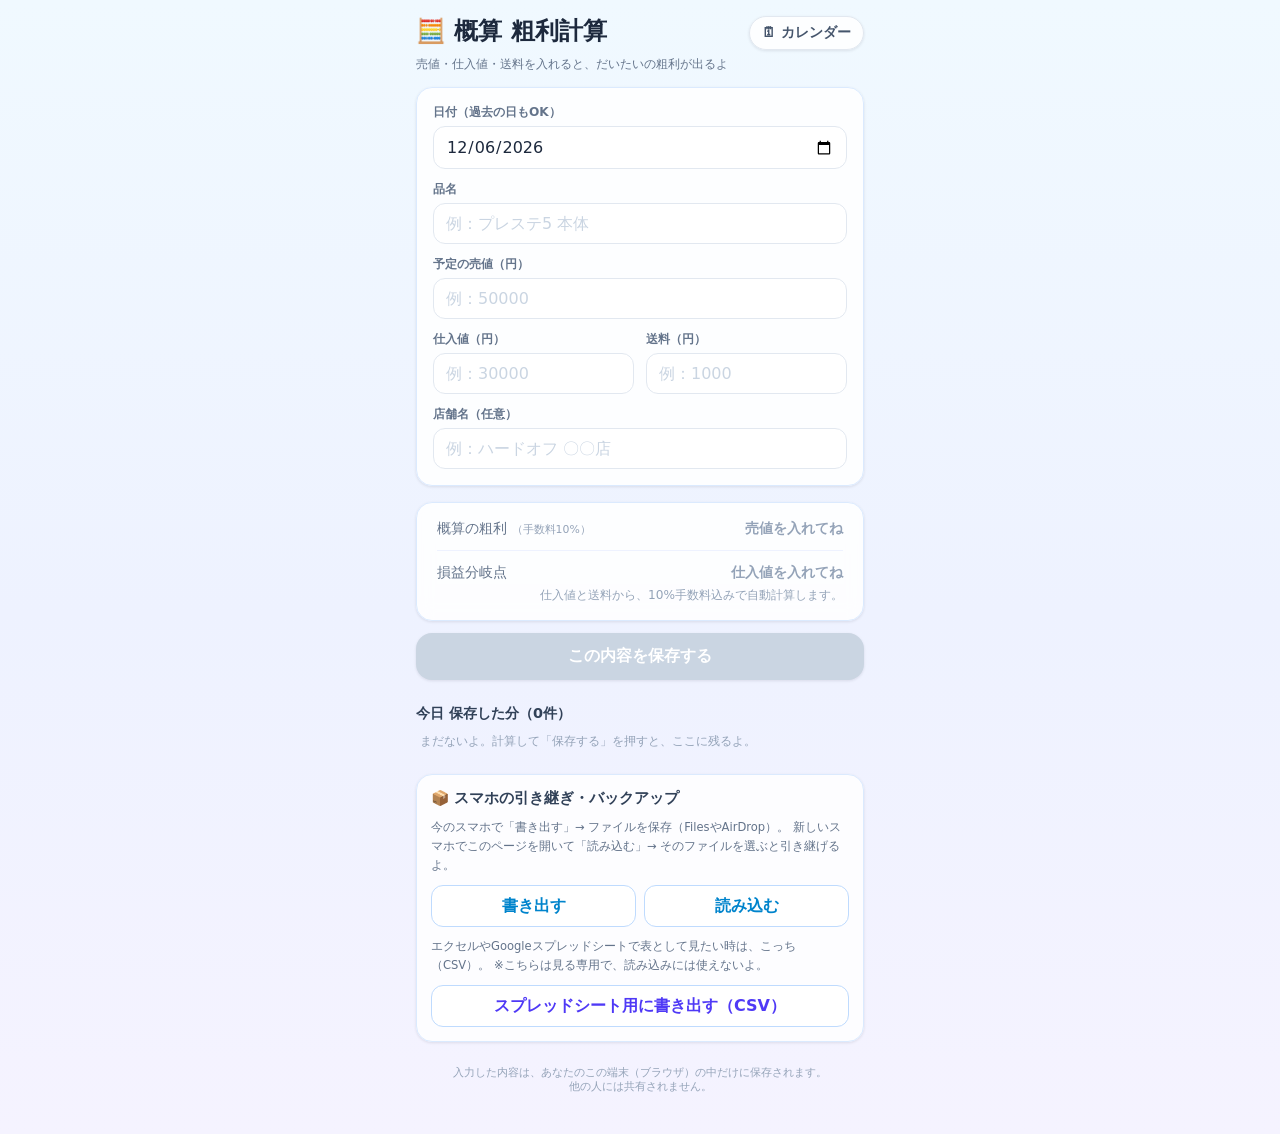
==== index.html @ 0bcf18eb "Show break-even on calculator page" ====
<!doctype html>
<html lang="ja">
  <head>
    <meta charset="utf-8" />
    <meta name="viewport" content="width=device-width, initial-scale=1, viewport-fit=cover" />
    <meta name="theme-color" content="#4f39f6" />
    <meta
      name="description"
      content="せどり用のかんたん粗利計算ツール。売値・仕入値・送料を入れると、概算粗利と損益分岐点が出ます。保存データのバックアップにも対応しています。"
    />
    <title>概算 粗利計算</title>
    <link rel="manifest" href="./manifest.webmanifest" />
    <link rel="stylesheet" href="./styles.css?v=12" />
  </head>
  <body data-page="calculator">
    <main class="page-shell">
      <div class="container container-narrow">
        <header class="topbar">
          <h1>🧮 概算 粗利計算</h1>
          <a class="nav-pill" href="./calendar/">🗓 カレンダー</a>
        </header>
        <p class="lead">売値・仕入値・送料を入れると、だいたいの粗利が出るよ</p>

        <div class="edit-banner" id="editBanner" hidden>
          <span>✏️ 編集中だよ。直して「更新する」を押してね</span>
          <button type="button" id="cancelEditButton">やめる</button>
        </div>

        <section class="panel input-panel" aria-label="計算フォーム">
          <label class="field">
            <span>日付（過去の日もOK）</span>
            <input id="dateInput" type="date" />
          </label>

          <label class="field">
            <span>品名</span>
            <input id="itemNameInput" type="text" placeholder="例：プレステ5 本体" />
          </label>

          <label class="field">
            <span>予定の売値（円）</span>
            <input id="salePriceInput" type="number" inputmode="numeric" placeholder="例：50000" />
          </label>

          <div class="field-grid">
            <label class="field">
              <span>仕入値（円）</span>
              <input id="purchasePriceInput" type="number" inputmode="numeric" placeholder="例：30000" />
            </label>
            <label class="field">
              <span>送料（円）</span>
              <input id="shippingInput" type="number" inputmode="numeric" placeholder="例：1000" />
            </label>
          </div>

          <label class="field">
            <span>店舗名（任意）</span>
            <input id="storeNameInput" type="text" placeholder="例：ハードオフ 〇〇店" />
          </label>
        </section>

        <section class="panel result-panel" aria-live="polite">
          <div class="result-line">
            <span>
              概算の粗利
              <small>（手数料10%）</small>
            </span>
            <strong id="profitValue" class="muted-value">売値を入れてね</strong>
          </div>
          <div class="break-even-box">
            <div class="result-line compact">
              <span>損益分岐点</span>
              <strong id="breakEvenValue" class="muted-value">仕入値を入れてね</strong>
            </div>
            <p id="breakEvenNote">仕入値と送料から、10%手数料込みで自動計算します。</p>
          </div>
        </section>

        <button id="saveButton" class="primary-button" type="button" disabled>この内容を保存する</button>
        <button id="clearButton" class="secondary-button" type="button" hidden>入力をクリア</button>

        <section class="today-section" aria-labelledby="todayTitle">
          <h2 id="todayTitle">今日 保存した分（<span id="todayCount">0</span>件）</h2>
          <p class="empty-text" id="todayEmpty">まだないよ。計算して「保存する」を押すと、ここに残るよ。</p>
          <div class="summary-card" id="todaySummary" hidden>
            <div>
              <span>仕入値の合計</span>
              <strong id="todayPurchaseTotal">¥0</strong>
            </div>
            <div>
              <span>概算粗利の合計</span>
              <strong id="todayProfitTotal">¥0</strong>
            </div>
          </div>
          <ul class="record-list" id="todayList"></ul>
        </section>

        <section class="backup-panel" aria-labelledby="backupTitle">
          <h2 id="backupTitle">📦 スマホの引き継ぎ・バックアップ</h2>
          <p>
            今のスマホで「書き出す」→ ファイルを保存（FilesやAirDrop）。
            新しいスマホでこのページを開いて「読み込む」→ そのファイルを選ぶと引き継げるよ。
          </p>
          <div class="backup-actions">
            <button type="button" id="exportBackupButton">書き出す</button>
            <label>
              読み込む
              <input id="importBackupInput" type="file" accept=".json,application/json" />
            </label>
          </div>
          <p>
            エクセルやGoogleスプレッドシートで表として見たい時は、こっち（CSV）。
            ※こちらは見る専用で、読み込みには使えないよ。
          </p>
          <button class="csv-button" type="button" id="exportCsvButton">スプレッドシート用に書き出す（CSV）</button>
        </section>

        <p class="privacy-note">
          入力した内容は、あなたのこの端末（ブラウザ）の中だけに保存されます。<br />
          他の人には共有されません。
        </p>
      </div>
    </main>

    <script src="./app.js?v=12" defer></script>
  </body>
</html>
---- styles.css ----
:root {
  color-scheme: light;
  --page: #f7faff;
  --panel: rgba(255, 255, 255, 0.86);
  --panel-solid: #ffffff;
  --ink: #1f2937;
  --muted: #64748b;
  --faint: #94a3b8;
  --line: #dbeafe;
  --indigo: #4f39f6;
  --sky: #0084cc;
  --emerald: #009767;
  --rose: #e70044;
  --shadow: 0 1px 3px rgba(15, 23, 42, 0.1);
  font-family:
    "Yu Gothic UI", "Hiragino Kaku Gothic ProN", Meiryo, system-ui, -apple-system, BlinkMacSystemFont, sans-serif;
}

* {
  box-sizing: border-box;
}

html {
  min-height: 100%;
  background: var(--page);
}

body {
  min-height: 100%;
  margin: 0;
  color: var(--ink);
  background: linear-gradient(180deg, #f0f9ff 0%, #eef2ff 54%, #f5f3ff 100%);
  letter-spacing: 0;
}

button,
input {
  font: inherit;
}

button {
  -webkit-tap-highlight-color: transparent;
}

a {
  color: inherit;
  text-decoration: none;
}

.page-shell {
  min-height: 100dvh;
  padding: 16px;
}

.container {
  width: min(100%, 36rem);
  margin: 0 auto;
  padding-bottom: max(24px, env(safe-area-inset-bottom));
}

.container-narrow {
  width: min(100%, 28rem);
}

.topbar {
  display: flex;
  align-items: flex-start;
  justify-content: space-between;
  gap: 12px;
  margin-bottom: 14px;
}

h1 {
  margin: 0;
  color: #1d293d;
  font-size: 1.5rem;
  line-height: 1.25;
  font-weight: 800;
  letter-spacing: 0;
}

.lead {
  margin: -8px 0 14px;
  color: var(--muted);
  font-size: 0.76rem;
}

.nav-pill,
.month-button {
  flex: 0 0 auto;
  border: 1px solid #e2e8f0;
  border-radius: 999px;
  background: rgba(255, 255, 255, 0.86);
  color: #45556c;
  box-shadow: var(--shadow);
  font-size: 0.86rem;
  font-weight: 700;
  white-space: nowrap;
}

.nav-pill {
  padding: 7px 12px;
}

.month-button {
  padding: 5px 12px;
  cursor: pointer;
}

.panel,
.summary-card,
.record-card,
.day-card {
  border: 1px solid var(--line);
  background: var(--panel);
  box-shadow: var(--shadow);
  backdrop-filter: blur(8px);
}

.panel {
  border-radius: 16px;
}

.input-panel {
  display: grid;
  gap: 12px;
  padding: 16px;
}

.field {
  display: grid;
  gap: 5px;
}

.field span {
  color: var(--muted);
  font-size: 0.76rem;
  font-weight: 700;
}

.field input {
  width: 100%;
  min-width: 0;
  border: 1px solid #e2e8f0;
  border-radius: 12px;
  background: var(--panel-solid);
  color: #1d293d;
  outline: 0;
  padding: 10px 12px;
  font-size: 1rem;
}

.field input:focus {
  border-color: #a4b3ff;
  box-shadow: 0 0 0 3px rgba(125, 135, 255, 0.24);
}

.field input::placeholder {
  color: #cad5e2;
}

.field-grid {
  display: grid;
  grid-template-columns: repeat(2, minmax(0, 1fr));
  gap: 12px;
}

.field-grid.three {
  grid-template-columns: repeat(3, minmax(0, 1fr));
  gap: 8px;
}

.result-panel {
  display: grid;
  gap: 12px;
  margin-top: 16px;
  padding: 16px 20px;
}

.result-line {
  display: flex;
  align-items: center;
  justify-content: space-between;
  gap: 12px;
}

.result-line span {
  color: var(--muted);
  font-size: 0.9rem;
}

.result-line small {
  color: var(--faint);
  font-size: 0.68rem;
}

.result-line strong {
  flex: 0 1 auto;
  min-width: 0;
  text-align: right;
  font-size: 1.5rem;
  line-height: 1.15;
  font-weight: 800;
  overflow-wrap: anywhere;
}

.result-line.compact strong {
  font-size: 1.28rem;
}

.break-even-box {
  display: grid;
  gap: 5px;
  border-top: 1px solid #eef2ff;
  padding-top: 12px;
}

.break-even-box p {
  margin: 0;
  color: var(--faint);
  font-size: 0.76rem;
  text-align: right;
}

.break-even-value {
  color: var(--indigo);
}

.profit-plus {
  color: var(--emerald);
}

.profit-minus {
  color: var(--rose);
}

.muted-value {
  color: var(--faint);
  font-weight: 600 !important;
  font-size: 0.86rem !important;
}

.primary-button,
.secondary-button {
  width: 100%;
  border: 0;
  cursor: pointer;
  transition:
    transform 0.15s ease,
    background-color 0.15s ease;
}

.primary-button {
  margin-top: 12px;
  padding: 13px 14px;
  border-radius: 16px;
  background: var(--indigo);
  color: #ffffff;
  font-weight: 800;
  box-shadow: var(--shadow);
}

.primary-button:disabled {
  cursor: not-allowed;
  background: #cad5e2;
}

.primary-button:not(:disabled):active {
  transform: scale(0.99);
}

.secondary-button {
  margin-top: 8px;
  padding: 11px 14px;
  border: 1px solid #e2e8f0;
  border-radius: 12px;
  background: rgba(255, 255, 255, 0.7);
  color: #62748e;
  font-size: 0.86rem;
  font-weight: 700;
}

.edit-banner {
  display: flex;
  align-items: center;
  justify-content: space-between;
  gap: 10px;
  margin-bottom: 8px;
  border: 1px solid #fee685;
  border-radius: 12px;
  background: #fffbeb;
  color: #b75000;
  padding: 9px 12px;
  font-size: 0.86rem;
}

.edit-banner button {
  border: 0;
  background: transparent;
  color: inherit;
  cursor: pointer;
  font-size: 0.78rem;
  font-weight: 800;
  text-decoration: underline;
}

.today-section {
  margin-top: 24px;
}

.today-section h2,
.section-title {
  margin: 0 0 10px;
  color: #314158;
  font-size: 0.9rem;
  font-weight: 800;
}

.empty-text {
  margin: 0;
  padding-inline: 4px;
  color: var(--faint);
  font-size: 0.78rem;
}

.summary-card {
  display: grid;
  gap: 8px;
  margin-bottom: 12px;
  border-radius: 16px;
  padding: 12px 16px;
}

.summary-card div {
  display: flex;
  align-items: center;
  justify-content: space-between;
  gap: 10px;
}

.summary-card div + div {
  border-top: 1px solid #eef2ff;
  padding-top: 8px;
}

.summary-card span {
  color: var(--muted);
  font-size: 0.86rem;
}

.summary-card strong {
  font-variant-numeric: tabular-nums;
}

.record-list,
.day-list {
  display: grid;
  gap: 10px;
  margin: 0;
  padding: 0;
  list-style: none;
}

.record-card {
  border-radius: 12px;
  padding: 12px 14px;
  background: rgba(255, 255, 255, 0.82);
}

.record-main {
  display: flex;
  align-items: flex-start;
  justify-content: space-between;
  gap: 10px;
}

.record-text {
  min-width: 0;
}

.record-name {
  color: #1d293d;
  font-weight: 800;
  overflow: hidden;
  text-overflow: ellipsis;
  white-space: nowrap;
}

.record-detail {
  margin-top: 3px;
  color: var(--faint);
  font-size: 0.7rem;
}

.record-result {
  flex: 0 0 auto;
  text-align: right;
}

.record-result strong {
  display: block;
  font-weight: 850;
  font-variant-numeric: tabular-nums;
}

.record-actions,
.form-actions {
  display: flex;
  align-items: center;
  justify-content: flex-end;
  gap: 8px;
  margin-top: 8px;
}

.mini-button {
  border: 1px solid #e0e7ff;
  border-radius: 999px;
  background: #eef2ff;
  color: #4f39f6;
  cursor: pointer;
  padding: 5px 11px;
  font-size: 0.72rem;
  font-weight: 800;
}

.mini-button.ghost {
  border-color: #e2e8f0;
  background: #f8fafc;
  color: #90a1b9;
}

.mini-button.strong {
  background: var(--indigo);
  color: #ffffff;
}

.privacy-note {
  margin: 24px 0 0;
  color: var(--faint);
  font-size: 0.68rem;
  text-align: center;
}

.backup-panel {
  display: grid;
  gap: 10px;
  margin-top: 24px;
  border: 1px solid var(--line);
  border-radius: 16px;
  background: var(--panel);
  box-shadow: var(--shadow);
  padding: 14px;
}

.backup-panel h2 {
  margin: 0;
  color: #314158;
  font-size: 0.92rem;
}

.backup-panel p {
  margin: 0;
  color: var(--muted);
  font-size: 0.72rem;
  line-height: 1.65;
}

.backup-actions {
  display: grid;
  grid-template-columns: repeat(2, minmax(0, 1fr));
  gap: 8px;
}

.backup-actions button,
.backup-actions label,
.csv-button {
  display: grid;
  min-height: 42px;
  place-items: center;
  border: 1px solid #bfdbfe;
  border-radius: 12px;
  background: #ffffff;
  color: var(--sky);
  cursor: pointer;
  font-weight: 850;
}

.backup-actions label {
  position: relative;
  overflow: hidden;
}

.backup-actions input {
  position: absolute;
  inset: 0;
  opacity: 0;
  cursor: pointer;
}

.csv-button {
  width: 100%;
  color: var(--indigo);
}

.calendar-shell {
  min-height: 100dvh;
  padding: 0 16px 18px;
}

.calendar-sticky {
  position: sticky;
  top: 0;
  z-index: 2;
  margin: 0 -16px 16px;
  padding: 16px 16px 10px;
  border-bottom: 1px solid rgba(219, 234, 254, 0.7);
  background: rgba(240, 249, 255, 0.94);
  backdrop-filter: blur(10px);
}

.month-nav {
  display: flex;
  align-items: center;
  justify-content: space-between;
  gap: 10px;
  margin-bottom: 8px;
}

.month-title {
  color: #1d293d;
  font-weight: 850;
}

.calendar-card {
  border: 1px solid var(--line);
  border-radius: 12px;
  background: var(--panel);
  box-shadow: var(--shadow);
  padding: 6px;
}

.weekday-row,
.calendar-grid {
  display: grid;
  grid-template-columns: repeat(7, minmax(0, 1fr));
}

.weekday-row span {
  padding-bottom: 4px;
  color: var(--faint);
  font-size: 0.65rem;
  font-weight: 800;
  text-align: center;
}

.weekday-row span:first-child,
.sunday .day-number,
.day-card.sunday .day-header span {
  color: var(--rose);
}

.weekday-row span:last-child,
.saturday .day-number,
.day-card.saturday .day-header span {
  color: var(--sky);
}

.calendar-grid {
  gap: 2px;
}

.calendar-day {
  display: flex;
  min-height: 58px;
  flex-direction: column;
  align-items: center;
  border: 1px solid #f1f5f9;
  border-radius: 6px;
  background: rgba(255, 255, 255, 0.42);
  padding: 5px 2px;
  color: inherit;
  text-align: center;
}

button.calendar-day {
  cursor: pointer;
}

.calendar-day.today {
  border-color: #77d4ff;
  background: rgba(240, 249, 255, 0.78);
}

.calendar-day.selected {
  border-color: #7d87ff;
  background: rgba(238, 242, 255, 0.9);
  box-shadow: inset 0 0 0 1px #a4b3ff;
}

.calendar-day.has-record {
  border-color: #a4f4cf;
  background: rgba(236, 253, 245, 0.62);
}

.day-number {
  color: #62748e;
  font-size: 0.82rem;
  font-weight: 850;
  line-height: 1;
}

.calendar-day.today .day-number {
  color: var(--sky);
}

.mini-total {
  display: block;
  width: 100%;
  margin-top: 3px;
  overflow: hidden;
  text-overflow: ellipsis;
  color: var(--sky);
  font-size: 0.62rem;
  font-weight: 850;
  line-height: 1;
  white-space: nowrap;
}

.mini-total.profit-minus,
.mini-total.profit-plus {
  color: inherit;
}

.legend {
  display: flex;
  justify-content: center;
  gap: 14px;
  margin-top: 6px;
  color: var(--muted);
  font-size: 0.65rem;
}

.legend span {
  display: inline-flex;
  align-items: center;
  gap: 4px;
}

.dot {
  width: 8px;
  height: 8px;
  border-radius: 50%;
  background: var(--sky);
}

.dot.profit {
  background: var(--emerald);
}

.month-summary {
  display: grid;
  gap: 8px;
  margin: 16px 0;
  border: 1px solid var(--line);
  border-radius: 16px;
  background: var(--panel-solid);
  box-shadow: var(--shadow);
  padding: 12px 18px;
}

.month-summary div {
  display: flex;
  align-items: center;
  justify-content: space-between;
  gap: 12px;
}

.month-summary div + div {
  border-top: 1px solid #eef2ff;
  padding-top: 8px;
}

.month-summary span {
  color: var(--muted);
  font-size: 0.86rem;
}

.month-summary strong {
  font-variant-numeric: tabular-nums;
}

.day-card {
  scroll-margin-top: 280px;
  overflow: hidden;
  border-radius: 16px;
  background: rgba(255, 255, 255, 0.62);
}

.day-card.has-record {
  background: var(--panel-solid);
}

.day-card.today {
  border-color: #77d4ff;
}

.day-card.selected {
  border-color: #a4b3ff;
  box-shadow:
    0 0 0 2px rgba(164, 179, 255, 0.32),
    var(--shadow);
}

.day-header {
  display: flex;
  width: 100%;
  align-items: center;
  justify-content: space-between;
  gap: 8px;
  border: 0;
  background: transparent;
  color: inherit;
  cursor: pointer;
  padding: 12px 14px;
  text-align: left;
}

.day-header.static {
  cursor: default;
}

.day-header span {
  color: #314158;
  font-size: 0.9rem;
  font-weight: 850;
}

.day-header small {
  color: var(--faint);
  font-size: 0.72rem;
}

.today-badge {
  display: inline-block;
  margin-left: 8px;
  border-radius: 999px;
  background: #dff2fe;
  color: var(--sky);
  padding: 2px 6px;
  font-size: 0.64rem;
}

.day-totals {
  display: flex;
  gap: 22px;
  padding: 0 14px 12px;
}

.day-totals span {
  display: block;
  color: var(--faint);
  font-size: 0.7rem;
}

.day-totals strong {
  font-size: 1.2rem;
  font-weight: 850;
  font-variant-numeric: tabular-nums;
}

.day-records {
  display: grid;
  gap: 8px;
  border-top: 1px solid #eef2ff;
  padding: 10px;
}

.day-records .record-card {
  background: #f8fafc;
  box-shadow: none;
}

.edit-card {
  display: grid;
  gap: 8px;
}

.small-field input {
  border-radius: 9px;
  padding: 8px 10px;
  font-size: 0.9rem;
}

.small-field span {
  font-size: 0.68rem;
}

[hidden] {
  display: none !important;
}

@media (max-width: 360px) {
  .page-shell,
  .calendar-shell {
    padding-inline: 12px;
  }

  .topbar {
    align-items: stretch;
    flex-direction: column;
  }

  .nav-pill {
    align-self: flex-start;
  }

  .field-grid.three {
    grid-template-columns: 1fr;
  }

  .result-line {
    align-items: flex-start;
    flex-direction: column;
  }

  .result-line strong,
  .break-even-box p {
    text-align: left;
  }
}

@media (prefers-color-scheme: dark) {
  :root {
    color-scheme: dark;
    --page: #0f172b;
    --panel: rgba(29, 41, 61, 0.82);
    --panel-solid: #1d293d;
    --ink: #f1f5f9;
    --muted: #cad5e2;
    --faint: #90a1b9;
    --line: #314158;
    --shadow: 0 1px 3px rgba(0, 0, 0, 0.28);
  }

  body {
    background: linear-gradient(180deg, #0f172b 0%, #1e1a4d 54%, #0f172b 100%);
  }

  h1,
  .month-title,
  .record-name {
    color: #f1f5f9;
  }

  .calendar-sticky {
    border-bottom-color: rgba(49, 65, 88, 0.72);
    background: rgba(15, 23, 43, 0.94);
  }

  .nav-pill,
  .month-button,
  .field input,
  .secondary-button,
  .month-summary {
    border-color: #314158;
    background: rgba(29, 41, 61, 0.88);
    color: #cad5e2;
  }

  .field input {
    color: #f1f5f9;
  }

  .field input::placeholder {
    color: #62748e;
  }

  .edit-banner {
    border-color: #953d00;
    background: rgba(70, 25, 1, 0.45);
    color: #ffd236;
  }

  .backup-panel h2 {
    color: #e2e8f0;
  }

  .backup-actions button,
  .backup-actions label,
  .csv-button {
    border-color: #314158;
    background: rgba(29, 41, 61, 0.88);
  }

  .break-even-box,
  .summary-card div + div,
  .month-summary div + div,
  .day-records {
    border-color: #314158;
  }

  .record-card,
  .day-records .record-card {
    background: rgba(15, 23, 43, 0.5);
  }

  .day-card {
    background: rgba(29, 41, 61, 0.52);
  }

  .day-card.has-record {
    background: rgba(29, 41, 61, 0.86);
  }

  .calendar-day {
    border-color: rgba(49, 65, 88, 0.78);
    background: rgba(15, 23, 43, 0.32);
  }

  .calendar-day.has-record {
    border-color: #005f46;
    background: rgba(0, 95, 70, 0.22);
  }

  .calendar-day.today {
    border-color: #00a5ef;
    background: rgba(5, 47, 74, 0.36);
  }

  .calendar-day.selected {
    border-color: #7d87ff;
    background: rgba(30, 26, 77, 0.72);
  }

  .day-header span,
  .today-section h2,
  .section-title {
    color: #e2e8f0;
  }

  .mini-button.ghost {
    border-color: #314158;
    background: rgba(49, 65, 88, 0.62);
    color: #90a1b9;
  }
}
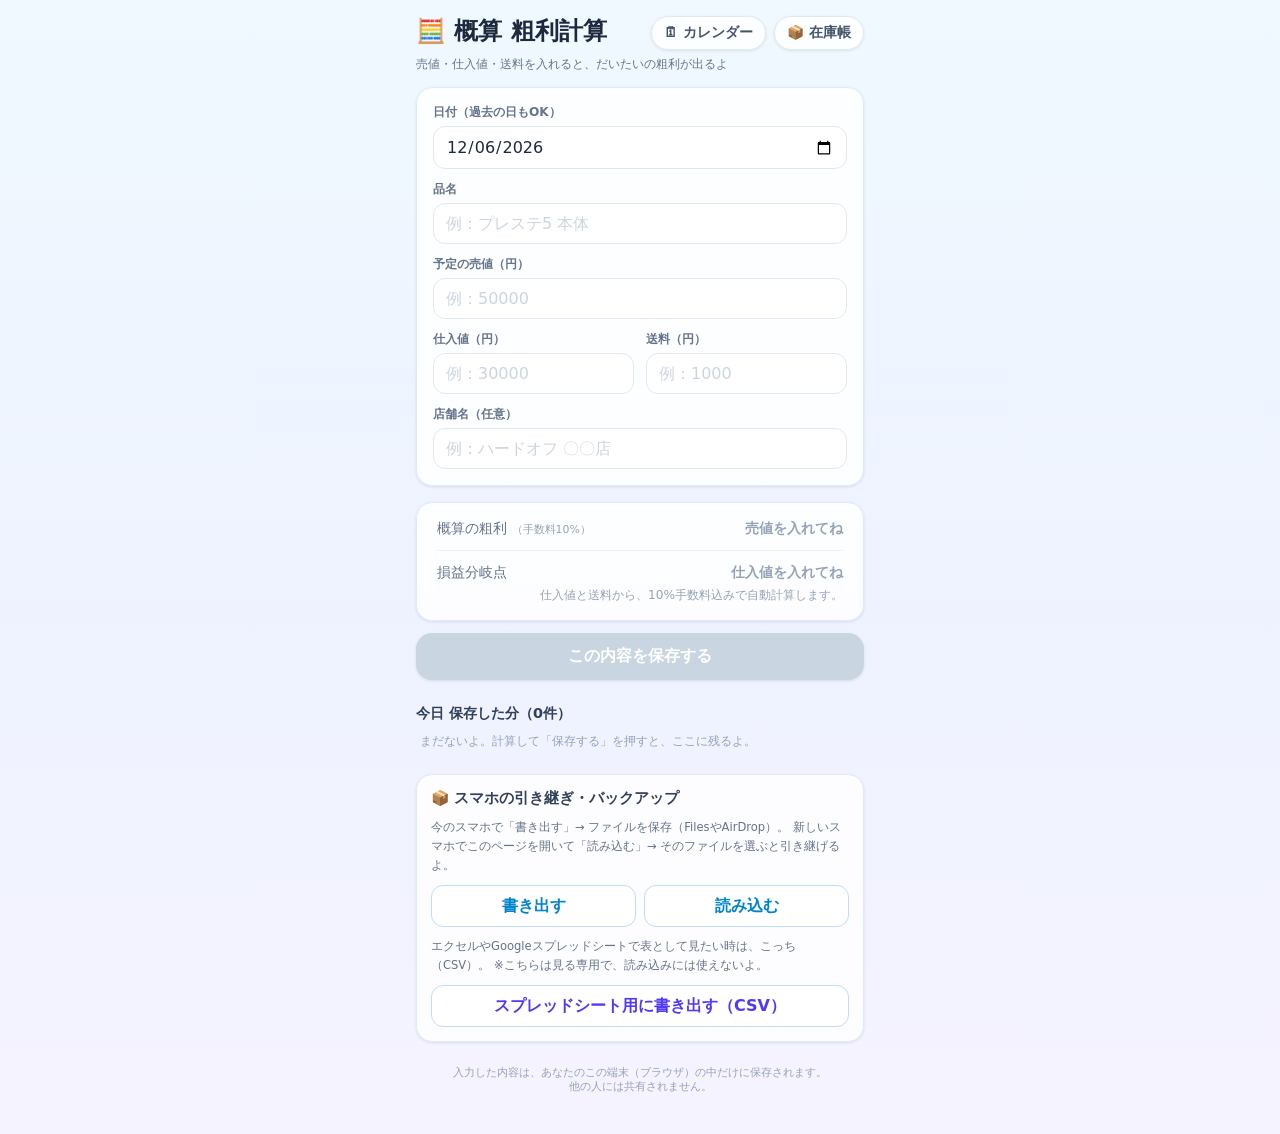
==== commit 43bea447: "Restore inventory app under separate path" ====
--- a/index.html
+++ b/index.html
@@ -10,14 +10,17 @@
     />
     <title>概算 粗利計算</title>
     <link rel="manifest" href="./manifest.webmanifest" />
-    <link rel="stylesheet" href="./styles.css?v=12" />
+    <link rel="stylesheet" href="./styles.css?v=13" />
   </head>
   <body data-page="calculator">
     <main class="page-shell">
       <div class="container container-narrow">
         <header class="topbar">
           <h1>🧮 概算 粗利計算</h1>
-          <a class="nav-pill" href="./calendar/">🗓 カレンダー</a>
+          <nav class="nav-links" aria-label="アプリ切替">
+            <a class="nav-pill" href="./calendar/">🗓 カレンダー</a>
+            <a class="nav-pill" href="./inventory/">📦 在庫帳</a>
+          </nav>
         </header>
         <p class="lead">売値・仕入値・送料を入れると、だいたいの粗利が出るよ</p>
 
--- a/styles.css
+++ b/styles.css
@@ -70,6 +70,13 @@
   margin-bottom: 14px;
 }
 
+.nav-links {
+  display: flex;
+  flex-wrap: wrap;
+  justify-content: flex-end;
+  gap: 8px;
+}
+
 h1 {
   margin: 0;
   color: #1d293d;
@@ -814,6 +821,10 @@
     align-self: flex-start;
   }
 
+  .nav-links {
+    justify-content: flex-start;
+  }
+
   .field-grid.three {
     grid-template-columns: 1fr;
   }
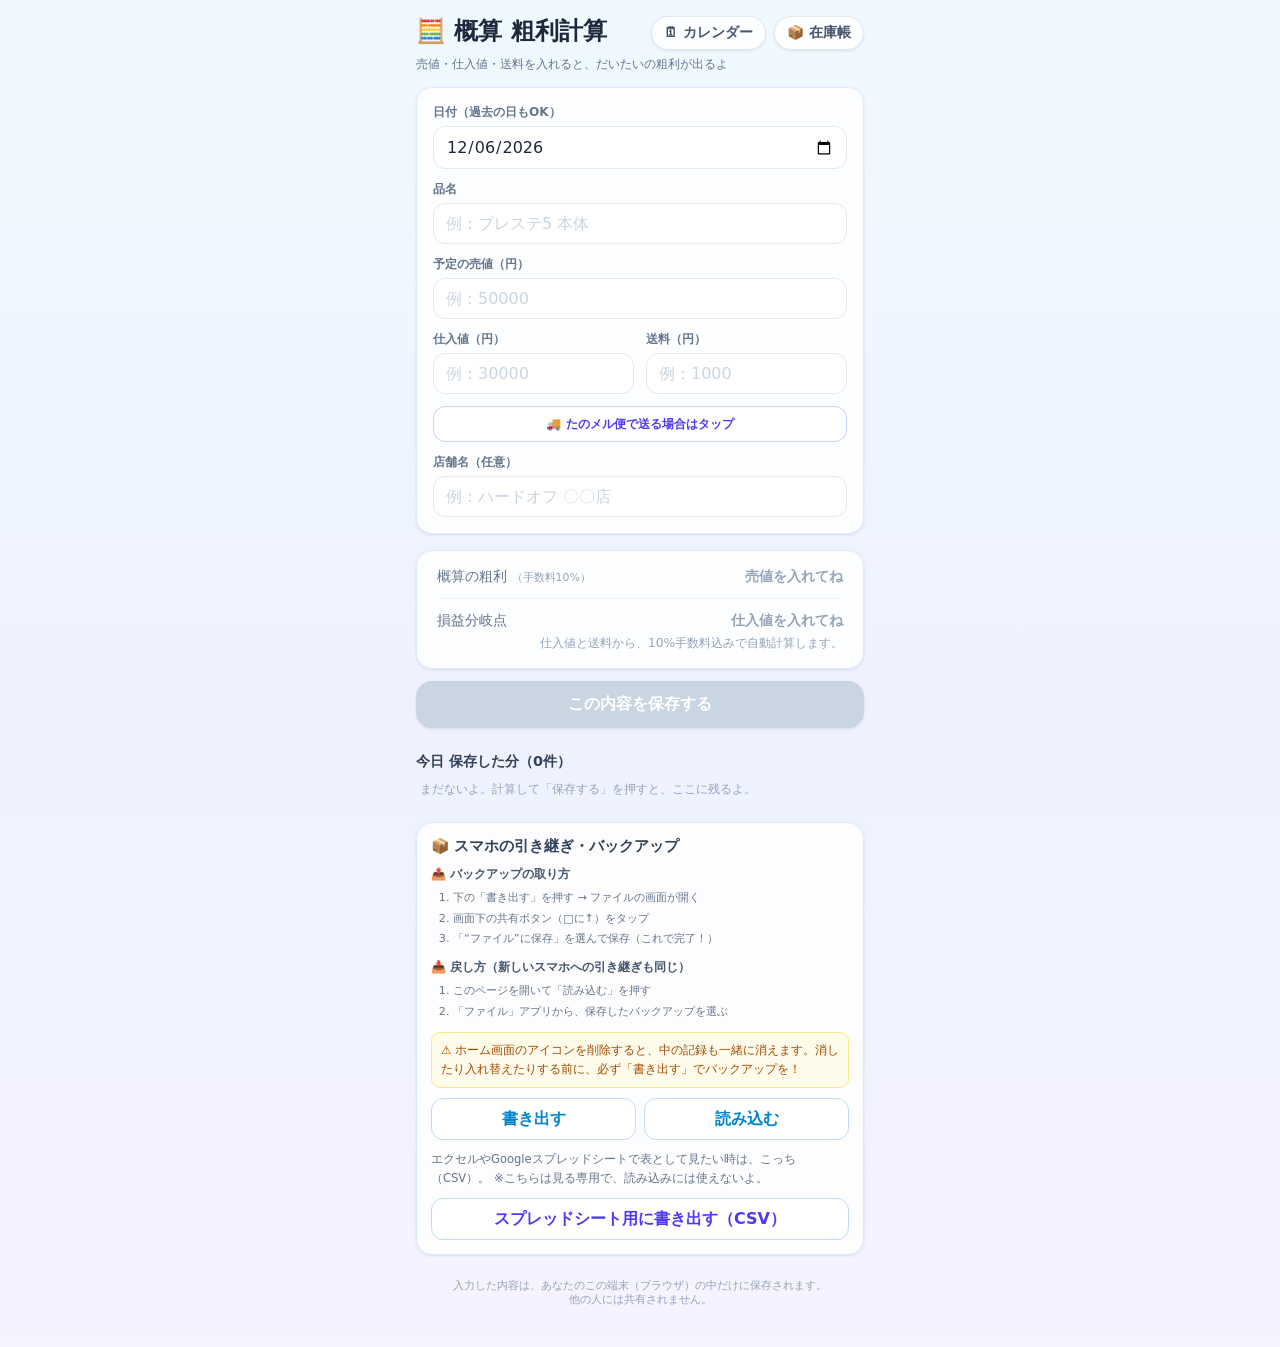
==== commit bba9fa95: "Add latest calculator features" ====
--- a/index.html
+++ b/index.html
@@ -10,7 +10,7 @@
     />
     <title>概算 粗利計算</title>
     <link rel="manifest" href="./manifest.webmanifest" />
-    <link rel="stylesheet" href="./styles.css?v=13" />
+    <link rel="stylesheet" href="./styles.css?v=14" />
   </head>
   <body data-page="calculator">
     <main class="page-shell">
@@ -19,10 +19,27 @@
           <h1>🧮 概算 粗利計算</h1>
           <nav class="nav-links" aria-label="アプリ切替">
             <a class="nav-pill" href="./calendar/">🗓 カレンダー</a>
-            <a class="nav-pill" href="./inventory/">📦 在庫帳</a>
+            <a class="nav-pill" href="https://sedori-profit-calculator.pages.dev/inventory/">📦 在庫帳</a>
           </nav>
         </header>
         <p class="lead">売値・仕入値・送料を入れると、だいたいの粗利が出るよ</p>
+
+        <aside class="announcement" id="announcement" aria-labelledby="announcementTitle" hidden>
+          <div class="announcement-heading">
+            <span aria-hidden="true">📢</span>
+            <strong id="announcementTitle">お知らせ</strong>
+          </div>
+          <div class="announcement-body">
+            <strong>たのメル便に対応しました！</strong>
+            <p id="announcementDetail" hidden>
+              送料欄の下に「🚚 たのメル便で送る場合はタップ」ボタンを追加しました。タップすると送料はサイズを選ぶだけ（80〜450サイズ）で自動入力。粗利と損益分岐点も、たのメル便の手数料計算で表示します。カレンダーの編集からも切り替えできます。
+            </p>
+            <div class="announcement-actions">
+              <button type="button" id="announcementDetailButton">詳細</button>
+              <button type="button" id="announcementDismissButton">確認済み</button>
+            </div>
+          </div>
+        </aside>
 
         <div class="edit-banner" id="editBanner" hidden>
           <span>✏️ 編集中だよ。直して「更新する」を押してね</span>
@@ -50,15 +67,35 @@
               <span>仕入値（円）</span>
               <input id="purchasePriceInput" type="number" inputmode="numeric" placeholder="例：30000" />
             </label>
-            <label class="field">
+            <div class="field">
               <span>送料（円）</span>
               <input id="shippingInput" type="number" inputmode="numeric" placeholder="例：1000" />
-            </label>
+              <select id="tanomeruSizeInput" aria-label="たのメル便のサイズ" hidden>
+                <option value="">サイズを選ぶ</option>
+                <option value="1700">80サイズ ¥1,700</option>
+                <option value="2400">120サイズ ¥2,400</option>
+                <option value="3400">160サイズ ¥3,400</option>
+                <option value="5000">200サイズ ¥5,000</option>
+                <option value="8600">250サイズ ¥8,600</option>
+                <option value="12000">300サイズ ¥12,000</option>
+                <option value="18500">350サイズ ¥18,500</option>
+                <option value="25400">400サイズ ¥25,400</option>
+                <option value="33000">450サイズ ¥33,000</option>
+              </select>
+            </div>
           </div>
+
+          <button class="shipping-mode-button" type="button" id="shippingModeButton">
+            🚚 たのメル便で送る場合はタップ
+          </button>
+          <p class="shipping-mode-note" id="shippingModeNote" hidden>
+            送料はサイズを選ぶと自動。手数料10%は「売値−送料」にかかる計算だよ
+          </p>
 
           <label class="field">
             <span>店舗名（任意）</span>
-            <input id="storeNameInput" type="text" placeholder="例：ハードオフ 〇〇店" />
+            <input id="storeNameInput" type="text" list="storeSuggestions" placeholder="例：ハードオフ 〇〇店" />
+            <datalist id="storeSuggestions"></datalist>
           </label>
         </section>
 
@@ -66,7 +103,7 @@
           <div class="result-line">
             <span>
               概算の粗利
-              <small>（手数料10%）</small>
+              <small id="profitMethodLabel">（手数料10%）</small>
             </span>
             <strong id="profitValue" class="muted-value">売値を入れてね</strong>
           </div>
@@ -100,9 +137,19 @@
 
         <section class="backup-panel" aria-labelledby="backupTitle">
           <h2 id="backupTitle">📦 スマホの引き継ぎ・バックアップ</h2>
-          <p>
-            今のスマホで「書き出す」→ ファイルを保存（FilesやAirDrop）。
-            新しいスマホでこのページを開いて「読み込む」→ そのファイルを選ぶと引き継げるよ。
+          <strong>📤 バックアップの取り方</strong>
+          <ol>
+            <li>下の「書き出す」を押す → ファイルの画面が開く</li>
+            <li>画面下の共有ボタン（□に↑）をタップ</li>
+            <li>「“ファイル”に保存」を選んで保存（これで完了！）</li>
+          </ol>
+          <strong>📥 戻し方（新しいスマホへの引き継ぎも同じ）</strong>
+          <ol>
+            <li>このページを開いて「読み込む」を押す</li>
+            <li>「ファイル」アプリから、保存したバックアップを選ぶ</li>
+          </ol>
+          <p class="backup-warning">
+            ⚠️ ホーム画面のアイコンを削除すると、中の記録も一緒に消えます。消したり入れ替えたりする前に、必ず「書き出す」でバックアップを！
           </p>
           <div class="backup-actions">
             <button type="button" id="exportBackupButton">書き出す</button>
@@ -125,6 +172,6 @@
       </div>
     </main>
 
-    <script src="./app.js?v=12" defer></script>
+    <script src="./app.js?v=14" defer></script>
   </body>
 </html>
--- a/styles.css
+++ b/styles.css
@@ -34,7 +34,8 @@
 }
 
 button,
-input {
+input,
+select {
   font: inherit;
 }
 
@@ -90,6 +91,59 @@
   margin: -8px 0 14px;
   color: var(--muted);
   font-size: 0.76rem;
+}
+
+.announcement {
+  display: grid;
+  grid-template-columns: auto minmax(0, 1fr);
+  gap: 10px;
+  margin-bottom: 14px;
+  border: 1px solid #f6c846;
+  border-radius: 12px;
+  background: #fffbeb;
+  color: #7a4b00;
+  padding: 11px 12px;
+}
+
+.announcement-heading {
+  display: flex;
+  align-items: center;
+  gap: 5px;
+  font-size: 0.78rem;
+}
+
+.announcement-body {
+  min-width: 0;
+  font-size: 0.78rem;
+}
+
+.announcement-body > strong {
+  display: block;
+  overflow-wrap: anywhere;
+}
+
+.announcement-body p {
+  margin: 7px 0 0;
+  color: #8a5b0a;
+  font-size: 0.72rem;
+  line-height: 1.6;
+}
+
+.announcement-actions {
+  display: flex;
+  gap: 7px;
+  margin-top: 8px;
+}
+
+.announcement-actions button {
+  border: 1px solid #f6c846;
+  border-radius: 999px;
+  background: rgba(255, 255, 255, 0.78);
+  color: #8a5b0a;
+  cursor: pointer;
+  padding: 4px 10px;
+  font-size: 0.68rem;
+  font-weight: 800;
 }
 
 .nav-pill,
@@ -145,7 +199,8 @@
   font-weight: 700;
 }
 
-.field input {
+.field input,
+.field select {
   width: 100%;
   min-width: 0;
   border: 1px solid #e2e8f0;
@@ -157,7 +212,8 @@
   font-size: 1rem;
 }
 
-.field input:focus {
+.field input:focus,
+.field select:focus {
   border-color: #a4b3ff;
   box-shadow: 0 0 0 3px rgba(125, 135, 255, 0.24);
 }
@@ -175,6 +231,37 @@
 .field-grid.three {
   grid-template-columns: repeat(3, minmax(0, 1fr));
   gap: 8px;
+}
+
+.shipping-mode-button {
+  width: 100%;
+  border: 1px solid #c7d2fe;
+  border-radius: 12px;
+  background: #ffffff;
+  color: var(--indigo);
+  cursor: pointer;
+  padding: 9px 10px;
+  font-size: 0.76rem;
+  font-weight: 800;
+  line-height: 1.35;
+}
+
+.shipping-mode-button.active {
+  border-color: var(--indigo);
+  background: var(--indigo);
+  color: #ffffff;
+}
+
+.shipping-mode-button.compact {
+  padding: 7px 9px;
+  font-size: 0.68rem;
+}
+
+.shipping-mode-note {
+  margin: -7px 0 0;
+  color: var(--indigo);
+  font-size: 0.68rem;
+  line-height: 1.5;
 }
 
 .result-panel {
@@ -393,6 +480,24 @@
   white-space: nowrap;
 }
 
+.shipping-badge {
+  display: inline-block;
+  margin-left: 5px;
+  border-radius: 999px;
+  background: #e0e7ff;
+  color: var(--indigo);
+  padding: 2px 6px;
+  font-size: 0.6rem;
+  vertical-align: middle;
+  white-space: nowrap;
+}
+
+.store-detail {
+  color: var(--indigo);
+  font-size: 0.78rem;
+  font-weight: 700;
+}
+
 .record-detail {
   margin-top: 3px;
   color: var(--faint);
@@ -463,6 +568,29 @@
   margin: 0;
   color: #314158;
   font-size: 0.92rem;
+}
+
+.backup-panel > strong {
+  color: #45556c;
+  font-size: 0.76rem;
+}
+
+.backup-panel ol {
+  display: grid;
+  gap: 3px;
+  margin: -4px 0 2px;
+  padding-left: 22px;
+  color: var(--muted);
+  font-size: 0.7rem;
+  line-height: 1.55;
+}
+
+.backup-panel .backup-warning {
+  border: 1px solid #fee685;
+  border-radius: 9px;
+  background: #fffbeb;
+  color: #a34a00;
+  padding: 8px 9px;
 }
 
 .backup-panel p {
@@ -697,7 +825,7 @@
 }
 
 .day-card {
-  scroll-margin-top: 280px;
+  scroll-margin-top: 500px;
   overflow: hidden;
   border-radius: 16px;
   background: rgba(255, 255, 255, 0.62);
@@ -792,7 +920,8 @@
   gap: 8px;
 }
 
-.small-field input {
+.small-field input,
+.small-field select {
   border-radius: 9px;
   padding: 8px 10px;
   font-size: 0.9rem;
@@ -871,6 +1000,7 @@
   .nav-pill,
   .month-button,
   .field input,
+  .field select,
   .secondary-button,
   .month-summary {
     border-color: #314158;
@@ -882,6 +1012,10 @@
     color: #f1f5f9;
   }
 
+  .field select {
+    color: #f1f5f9;
+  }
+
   .field input::placeholder {
     color: #62748e;
   }
@@ -892,8 +1026,50 @@
     color: #ffd236;
   }
 
+  .announcement {
+    border-color: #854d0e;
+    background: rgba(69, 26, 3, 0.58);
+    color: #fde68a;
+  }
+
+  .announcement-body p,
+  .announcement-actions button {
+    color: #fcd34d;
+  }
+
+  .announcement-actions button {
+    border-color: #854d0e;
+    background: rgba(30, 41, 59, 0.68);
+  }
+
+  .shipping-mode-button {
+    border-color: #4338ca;
+    background: rgba(29, 41, 61, 0.88);
+    color: #a5b4fc;
+  }
+
+  .shipping-mode-button.active {
+    background: var(--indigo);
+    color: #ffffff;
+  }
+
   .backup-panel h2 {
     color: #e2e8f0;
+  }
+
+  .backup-panel > strong {
+    color: #e2e8f0;
+  }
+
+  .backup-panel .backup-warning {
+    border-color: #854d0e;
+    background: rgba(69, 26, 3, 0.52);
+    color: #fcd34d;
+  }
+
+  .shipping-badge {
+    background: rgba(67, 56, 202, 0.36);
+    color: #c7d2fe;
   }
 
   .backup-actions button,
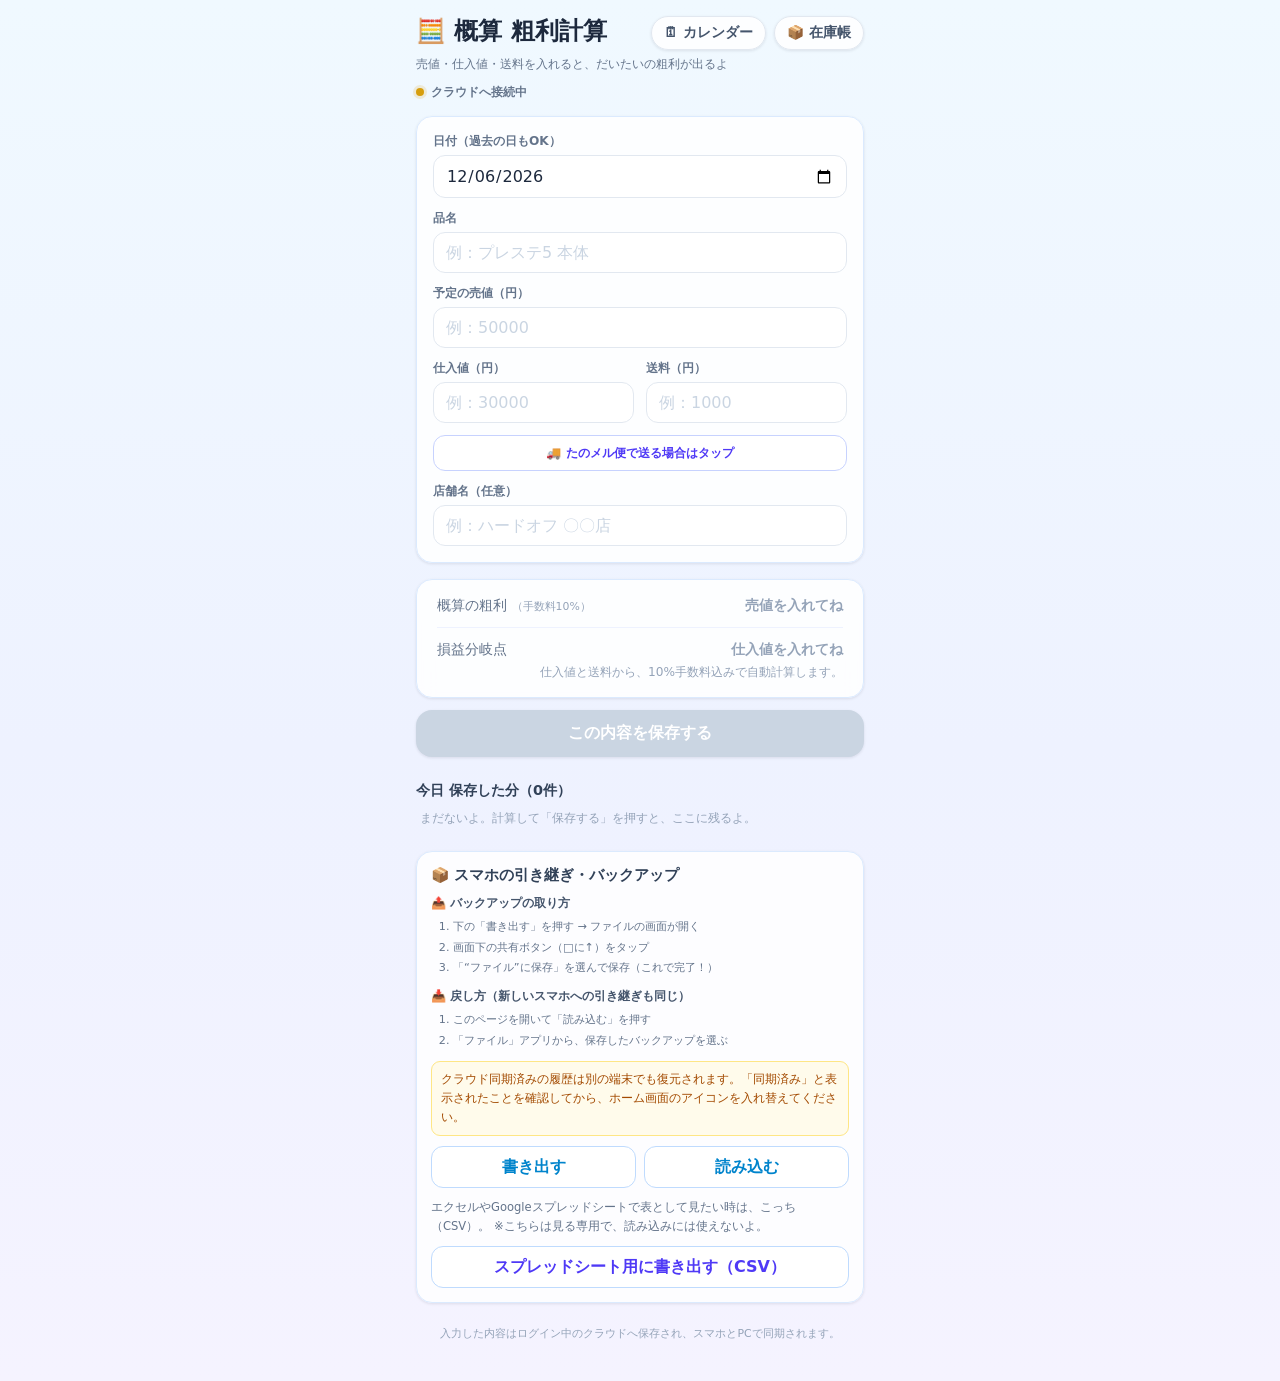
==== commit 5c09f380: "Unify calculator and inventory cloud sync" ====
--- a/index.html
+++ b/index.html
@@ -10,7 +10,7 @@
     />
     <title>概算 粗利計算</title>
     <link rel="manifest" href="./manifest.webmanifest" />
-    <link rel="stylesheet" href="./styles.css?v=14" />
+    <link rel="stylesheet" href="./styles.css?v=18" />
   </head>
   <body data-page="calculator">
     <main class="page-shell">
@@ -19,10 +19,18 @@
           <h1>🧮 概算 粗利計算</h1>
           <nav class="nav-links" aria-label="アプリ切替">
             <a class="nav-pill" href="./calendar/">🗓 カレンダー</a>
-            <a class="nav-pill" href="https://sedori-profit-calculator.pages.dev/inventory/">📦 在庫帳</a>
+            <a
+              class="nav-pill"
+              href="https://sedori-profit-calculator.pages.dev/inventory/"
+              data-inventory-link
+            >📦 在庫帳</a>
           </nav>
         </header>
         <p class="lead">売値・仕入値・送料を入れると、だいたいの粗利が出るよ</p>
+        <div class="calculator-sync-status" id="calculatorCloudStatus" data-state="checking" role="status" aria-live="polite">
+          <span class="calculator-sync-dot" aria-hidden="true"></span>
+          <span id="calculatorCloudStatusText">クラウドへ接続中</span>
+        </div>
 
         <aside class="announcement" id="announcement" aria-labelledby="announcementTitle" hidden>
           <div class="announcement-heading">
@@ -149,7 +157,7 @@
             <li>「ファイル」アプリから、保存したバックアップを選ぶ</li>
           </ol>
           <p class="backup-warning">
-            ⚠️ ホーム画面のアイコンを削除すると、中の記録も一緒に消えます。消したり入れ替えたりする前に、必ず「書き出す」でバックアップを！
+            クラウド同期済みの履歴は別の端末でも復元されます。「同期済み」と表示されたことを確認してから、ホーム画面のアイコンを入れ替えてください。
           </p>
           <div class="backup-actions">
             <button type="button" id="exportBackupButton">書き出す</button>
@@ -166,12 +174,12 @@
         </section>
 
         <p class="privacy-note">
-          入力した内容は、あなたのこの端末（ブラウザ）の中だけに保存されます。<br />
-          他の人には共有されません。
+          入力した内容はログイン中のクラウドへ保存され、スマホとPCで同期されます。
         </p>
       </div>
     </main>
 
-    <script src="./app.js?v=14" defer></script>
+    <script src="./cloud-sync.js?v=1" defer></script>
+    <script src="./app.js?v=18" defer></script>
   </body>
 </html>
--- a/styles.css
+++ b/styles.css
@@ -93,6 +93,51 @@
   font-size: 0.76rem;
 }
 
+.calculator-sync-status {
+  display: flex;
+  min-height: 24px;
+  align-items: center;
+  gap: 7px;
+  margin: -7px 0 12px;
+  color: var(--muted);
+  font-size: 0.72rem;
+  font-weight: 750;
+}
+
+.calculator-sync-dot {
+  width: 8px;
+  height: 8px;
+  flex: 0 0 auto;
+  border-radius: 50%;
+  background: #d69e0d;
+  box-shadow: 0 0 0 3px rgba(214, 158, 13, 0.16);
+}
+
+.calculator-sync-status[data-state="synced"] .calculator-sync-dot {
+  background: #16845b;
+  box-shadow: 0 0 0 3px rgba(22, 132, 91, 0.15);
+}
+
+.calculator-sync-status[data-state="saving"] .calculator-sync-dot,
+.calculator-sync-status[data-state="checking"] .calculator-sync-dot {
+  animation: calculator-sync-pulse 1.1s ease-in-out infinite;
+}
+
+.calculator-sync-status[data-state="error"] {
+  color: #c4323d;
+}
+
+.calculator-sync-status[data-state="error"] .calculator-sync-dot {
+  background: #c4323d;
+  box-shadow: 0 0 0 3px rgba(196, 50, 61, 0.14);
+}
+
+@keyframes calculator-sync-pulse {
+  50% {
+    opacity: 0.35;
+  }
+}
+
 .announcement {
   display: grid;
   grid-template-columns: auto minmax(0, 1fr);
